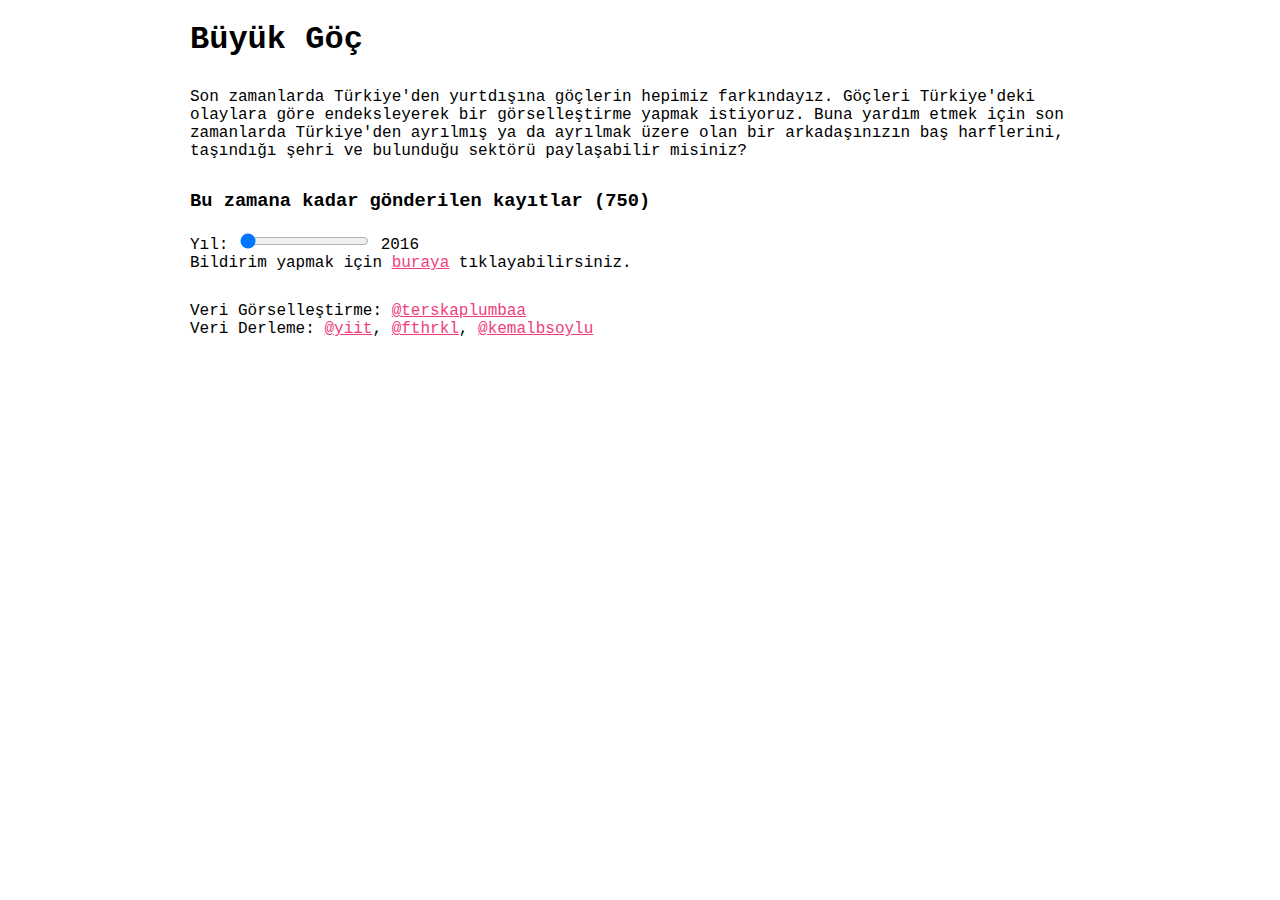
==== index.html @ 6f23f256 "Add sharing info" ====
<!DOCTYPE html>
<html>
  <head>
    <meta charset="utf-8">
    <title>Büyük Göç</title>
    <link href="https://afeld.github.io/emoji-css/emoji.css" rel="stylesheet">
    <link rel="image_src" href="http://buyukgoc.github.io/screenshot.jpg" />
    <meta name="og:description" content="Son zamanlarda Türkiye'den yurtdışına göçlerin hepimiz farkındayız. Göçleri Türkiye'deki olaylara göre endeksleyerek bir görselleştirme yapmak istiyoruz. Buna yardım etmek için son zamanlarda Türkiye'den ayrılmış ya da ayrılmak üzere olan bir arkadaşınızın adını, taşındığı şehri ve bulunduğu sektörü paylaşabilir misiniz?
 " />

    <style media="screen">
      body {  font-family: courier, monospace;}
      .container {
        width: 900px;
        margin: auto;
      }
      header p {
        text-align: left;
        margin: 30px 0;
      }

      header h3 {
        text-align: left;
      }

      footer p {
        text-align: left;
        margin: 0 0 30px;
      }

      footer {
        margin-bottom: 50px;
      }

      a {
        color: #F13D7C;
      }
    </style>
  </head>
  <body>
    <div class="container">
      <header>
        <h1>Büyük Göç</h1>
        <p>Son zamanlarda Türkiye'den yurtdışına göçlerin hepimiz farkındayız. Göçleri Türkiye'deki olaylara göre endeksleyerek bir görselleştirme yapmak istiyoruz. Buna yardım etmek için son zamanlarda Türkiye'den ayrılmış ya da ayrılmak üzere olan bir arkadaşınızın baş harflerini, taşındığı şehri ve bulunduğu sektörü paylaşabilir misiniz?</p>

        <h3>Bu zamana kadar gönderilen kayıtlar (750)</h3>
      </header>
      Yıl: <input class="range" type="range" name="rangeInput" id="rangeInput" value="0" min="0" />
      <output for="rangeInput" id="year">2016</output>
      <div id="goc">
      </div>
      <footer>
        <p>Bildirim yapmak için <a href="bildir.html">buraya</a> tıklayabilirsiniz.</p>
        <p>
          Veri Görselleştirme: <a href="http://twitter.com/terskaplumbaa">@terskaplumbaa <i class="em em-turtle"></i></a>  <br>
          Veri Derleme:
          <a href="http://twitter.com/yiit">@yiit</a>,
          <a href="http://twitter.com/fthrkl">@fthrkl</a>,
          <a href="http://twitter.com/kemalbsoylu">@kemalbsoylu</a>
        </p>
      </footer>
      <script src="./bundle.js"></script>
    </div>
  </body>
</html>
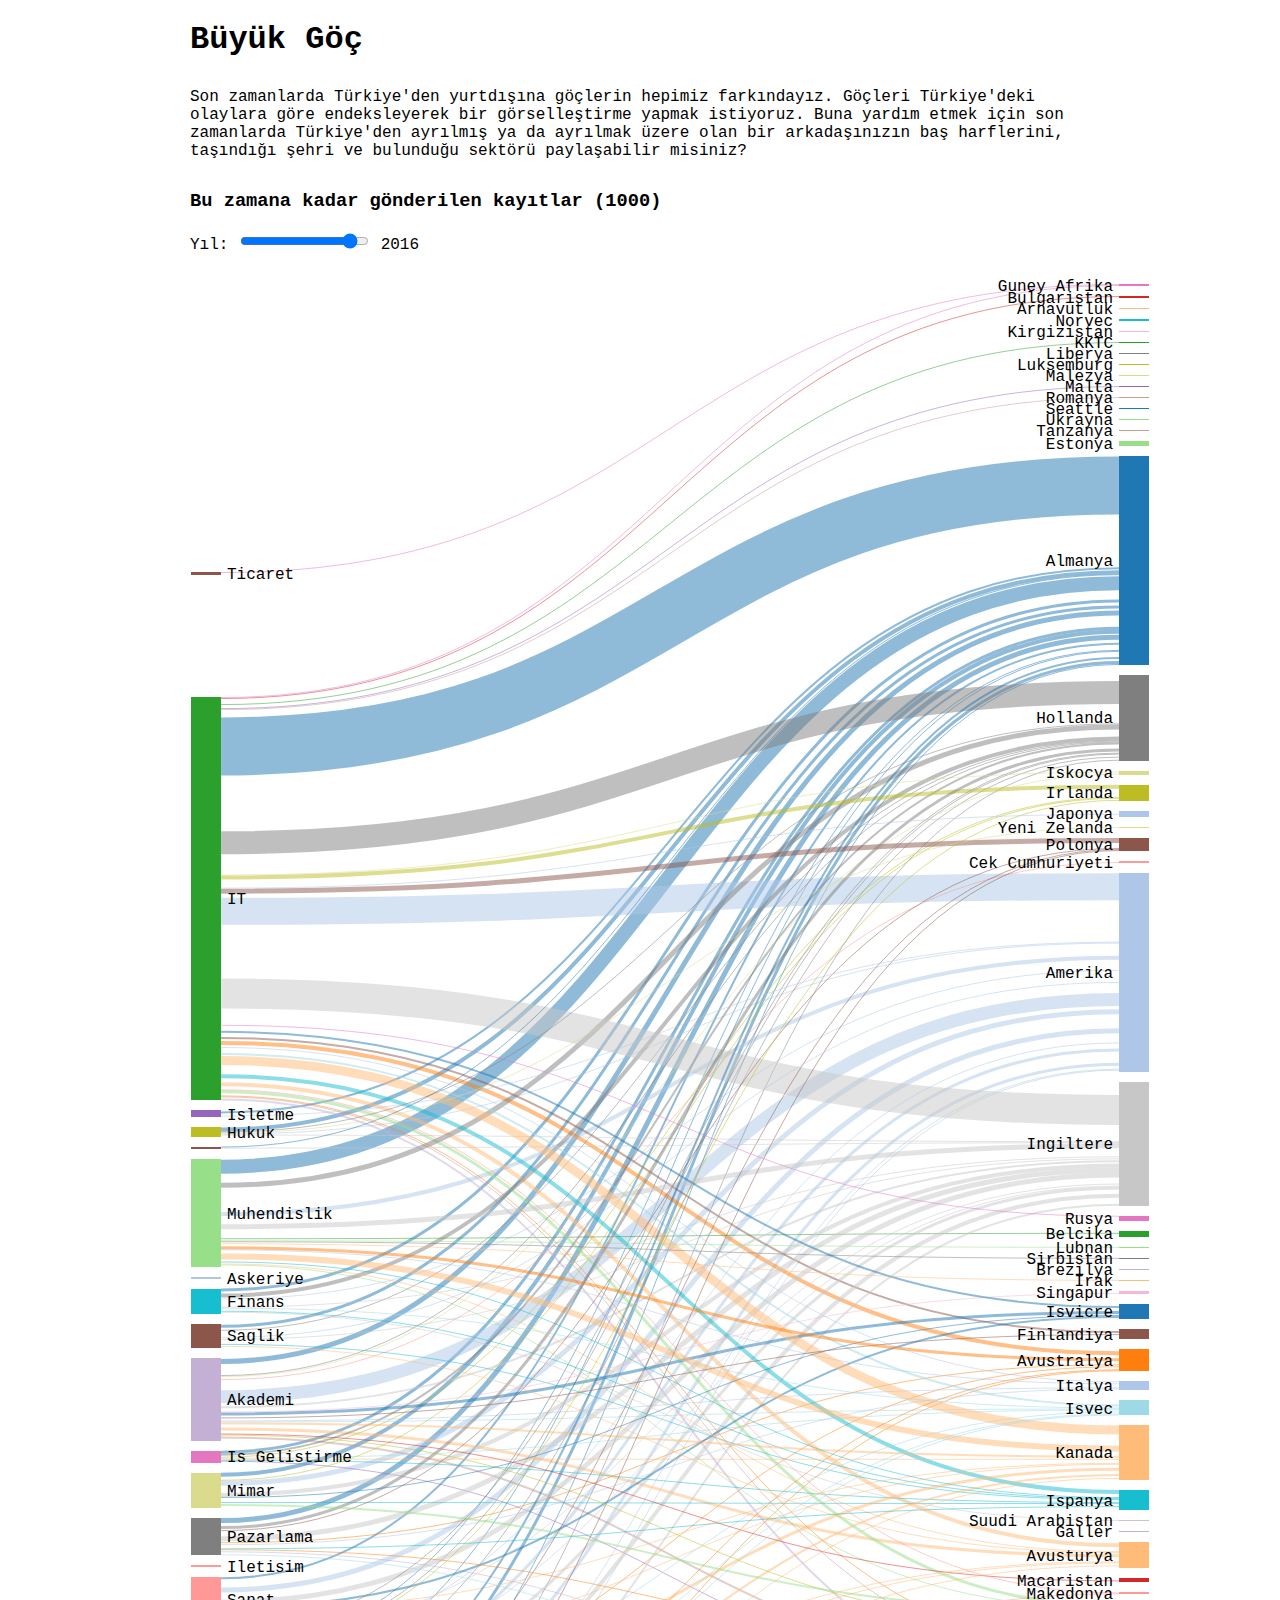
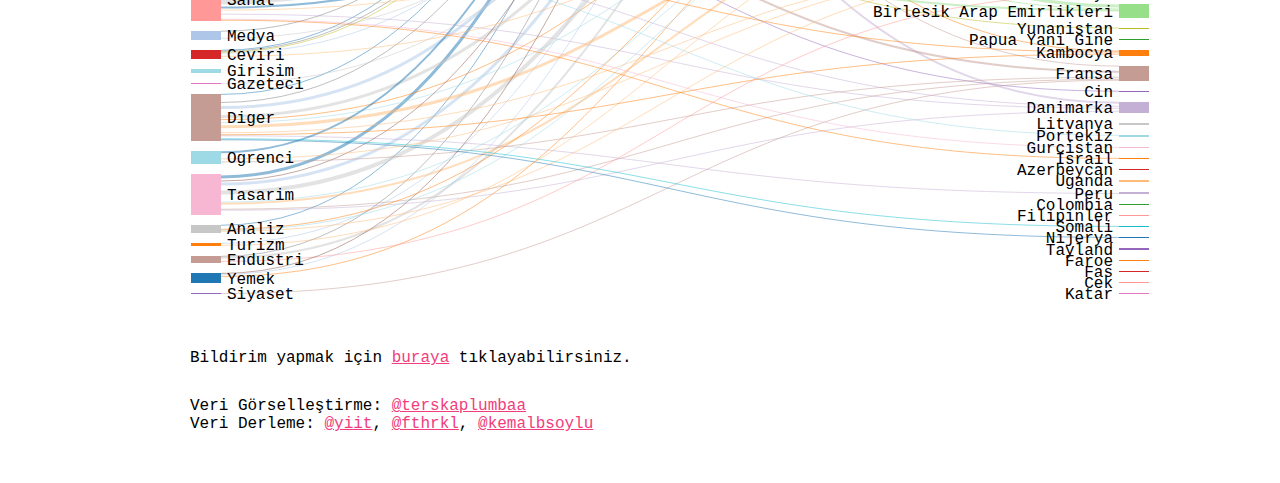
==== commit 764dab4d: "add new data" ====
--- a/index.html
+++ b/index.html
@@ -4,7 +4,7 @@
     <meta charset="utf-8">
     <title>Büyük Göç</title>
     <link href="https://afeld.github.io/emoji-css/emoji.css" rel="stylesheet">
-    <link rel="image_src" href="http://buyukgoc.github.io/screenshot.jpg" />
+    <link rel="image_src" href="http://buyukgoc.github.io/pirinc.jpg" />
     <meta name="og:description" content="Son zamanlarda Türkiye'den yurtdışına göçlerin hepimiz farkındayız. Göçleri Türkiye'deki olaylara göre endeksleyerek bir görselleştirme yapmak istiyoruz. Buna yardım etmek için son zamanlarda Türkiye'den ayrılmış ya da ayrılmak üzere olan bir arkadaşınızın adını, taşındığı şehri ve bulunduğu sektörü paylaşabilir misiniz?
  " />
 
@@ -43,7 +43,7 @@
         <h1>Büyük Göç</h1>
         <p>Son zamanlarda Türkiye'den yurtdışına göçlerin hepimiz farkındayız. Göçleri Türkiye'deki olaylara göre endeksleyerek bir görselleştirme yapmak istiyoruz. Buna yardım etmek için son zamanlarda Türkiye'den ayrılmış ya da ayrılmak üzere olan bir arkadaşınızın baş harflerini, taşındığı şehri ve bulunduğu sektörü paylaşabilir misiniz?</p>
 
-        <h3>Bu zamana kadar gönderilen kayıtlar (750)</h3>
+        <h3>Bu zamana kadar gönderilen kayıtlar (1000)</h3>
       </header>
       Yıl: <input class="range" type="range" name="rangeInput" id="rangeInput" value="0" min="0" />
       <output for="rangeInput" id="year">2016</output>
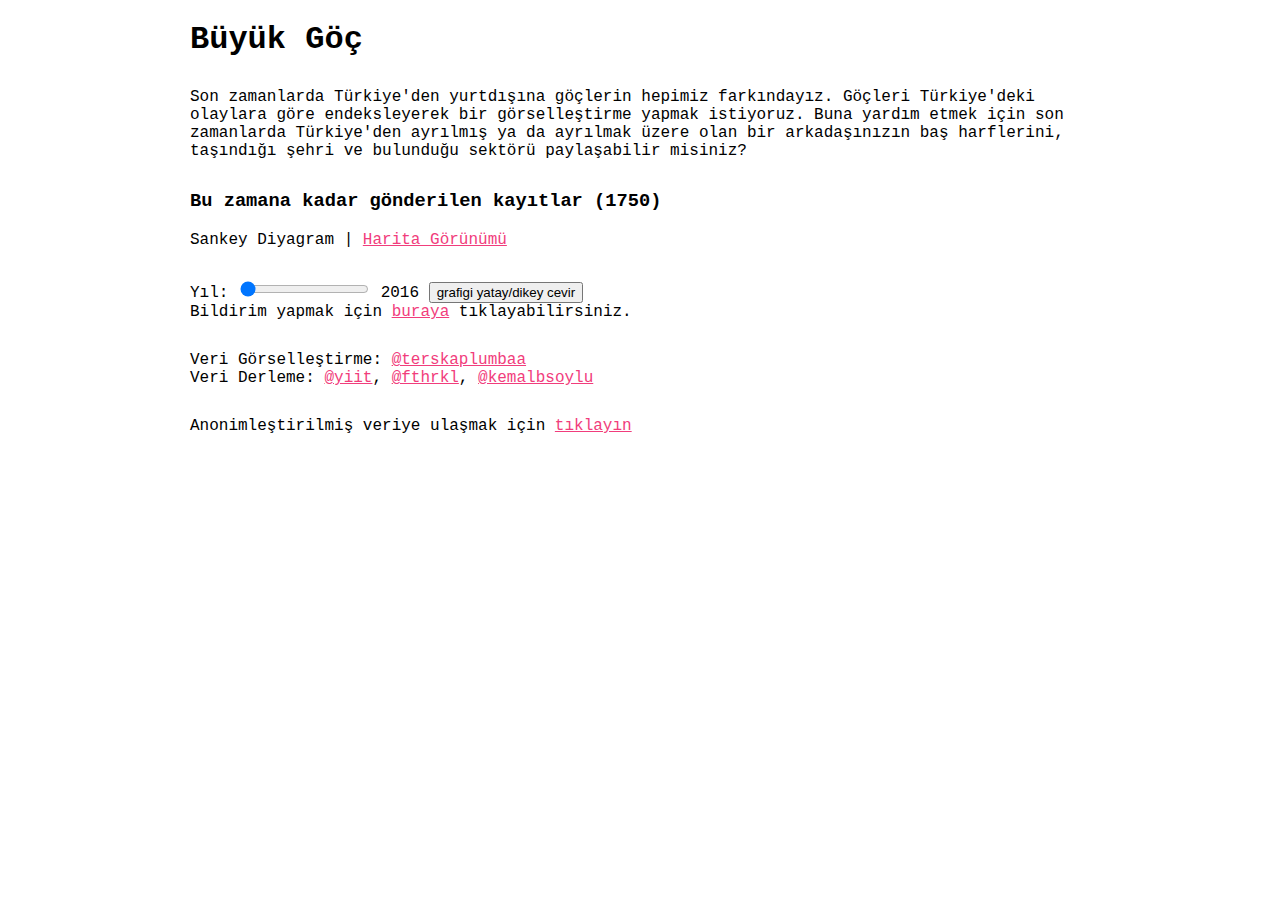
==== commit 77ba956b: "Merge branch 'master' of https://github.com/BuyukGoc/BuyukGoc.github.io" ====
--- a/index.html
+++ b/index.html
@@ -8,34 +8,7 @@
     <meta name="og:description" content="Son zamanlarda Türkiye'den yurtdışına göçlerin hepimiz farkındayız. Göçleri Türkiye'deki olaylara göre endeksleyerek bir görselleştirme yapmak istiyoruz. Buna yardım etmek için son zamanlarda Türkiye'den ayrılmış ya da ayrılmak üzere olan bir arkadaşınızın adını, taşındığı şehri ve bulunduğu sektörü paylaşabilir misiniz?
  " />
 
-    <style media="screen">
-      body {  font-family: courier, monospace;}
-      .container {
-        width: 900px;
-        margin: auto;
-      }
-      header p {
-        text-align: left;
-        margin: 30px 0;
-      }
-
-      header h3 {
-        text-align: left;
-      }
-
-      footer p {
-        text-align: left;
-        margin: 0 0 30px;
-      }
-
-      footer {
-        margin-bottom: 50px;
-      }
-
-      a {
-        color: #F13D7C;
-      }
-    </style>
+    <link rel="stylesheet" href="style.css">
   </head>
   <body>
     <div class="container">
@@ -43,11 +16,15 @@
         <h1>Büyük Göç</h1>
         <p>Son zamanlarda Türkiye'den yurtdışına göçlerin hepimiz farkındayız. Göçleri Türkiye'deki olaylara göre endeksleyerek bir görselleştirme yapmak istiyoruz. Buna yardım etmek için son zamanlarda Türkiye'den ayrılmış ya da ayrılmak üzere olan bir arkadaşınızın baş harflerini, taşındığı şehri ve bulunduğu sektörü paylaşabilir misiniz?</p>
 
-        <h3>Bu zamana kadar gönderilen kayıtlar (1000)</h3>
+        <h3>Bu zamana kadar gönderilen kayıtlar (1750)</h3>
+        <div class="nav">
+          Sankey Diyagram | <a href="map.html">Harita Görünümü</a>
+        </div>
       </header>
       Yıl: <input class="range" type="range" name="rangeInput" id="rangeInput" value="0" min="0" />
       <output for="rangeInput" id="year">2016</output>
-      <div id="goc">
+      <button id="rotateButton" type="button" name="button" onclick="rotate()"> grafigi yatay/dikey cevir </button>
+      <div id="goc" class="rotate_true">
       </div>
       <footer>
         <p>Bildirim yapmak için <a href="bildir.html">buraya</a> tıklayabilirsiniz.</p>
@@ -58,8 +35,19 @@
           <a href="http://twitter.com/fthrkl">@fthrkl</a>,
           <a href="http://twitter.com/kemalbsoylu">@kemalbsoylu</a>
         </p>
+        <p>Anonimleştirilmiş veriye ulaşmak için <a href="https://docs.google.com/spreadsheets/d/1DaZVpHZxBIrSlAr6ueO9HhKYmqD9SuXMvpyS6NpG0TY/pub?gid=1023464025&single=true&output=csv">tıklayın</a>
       </footer>
       <script src="./bundle.js"></script>
+      <script>
+        (function(i,s,o,g,r,a,m){i['GoogleAnalyticsObject']=r;i[r]=i[r]||function(){
+        (i[r].q=i[r].q||[]).push(arguments)},i[r].l=1*new Date();a=s.createElement(o),
+        m=s.getElementsByTagName(o)[0];a.async=1;a.src=g;m.parentNode.insertBefore(a,m)
+        })(window,document,'script','https://www.google-analytics.com/analytics.js','ga');
+
+        ga('create', 'UA-406217-18', 'auto');
+        ga('send', 'pageview');
+
+    </script>
     </div>
   </body>
 </html>
--- a/style.css
+++ b/style.css
@@ -0,0 +1,32 @@
+body {
+  font-family: courier, monospace !important;
+}
+.container {
+  width: 900px;
+  margin: auto;
+}
+header p {
+  text-align: left;
+  margin: 30px 0;
+}
+
+header h3 {
+  text-align: left;
+}
+
+footer p {
+  text-align: left;
+  margin: 0 0 30px;
+}
+
+footer {
+  margin-bottom: 50px;
+}
+
+a {
+  color: #F13D7C;
+}
+
+.nav {
+  margin: 10px 0 30px;
+}
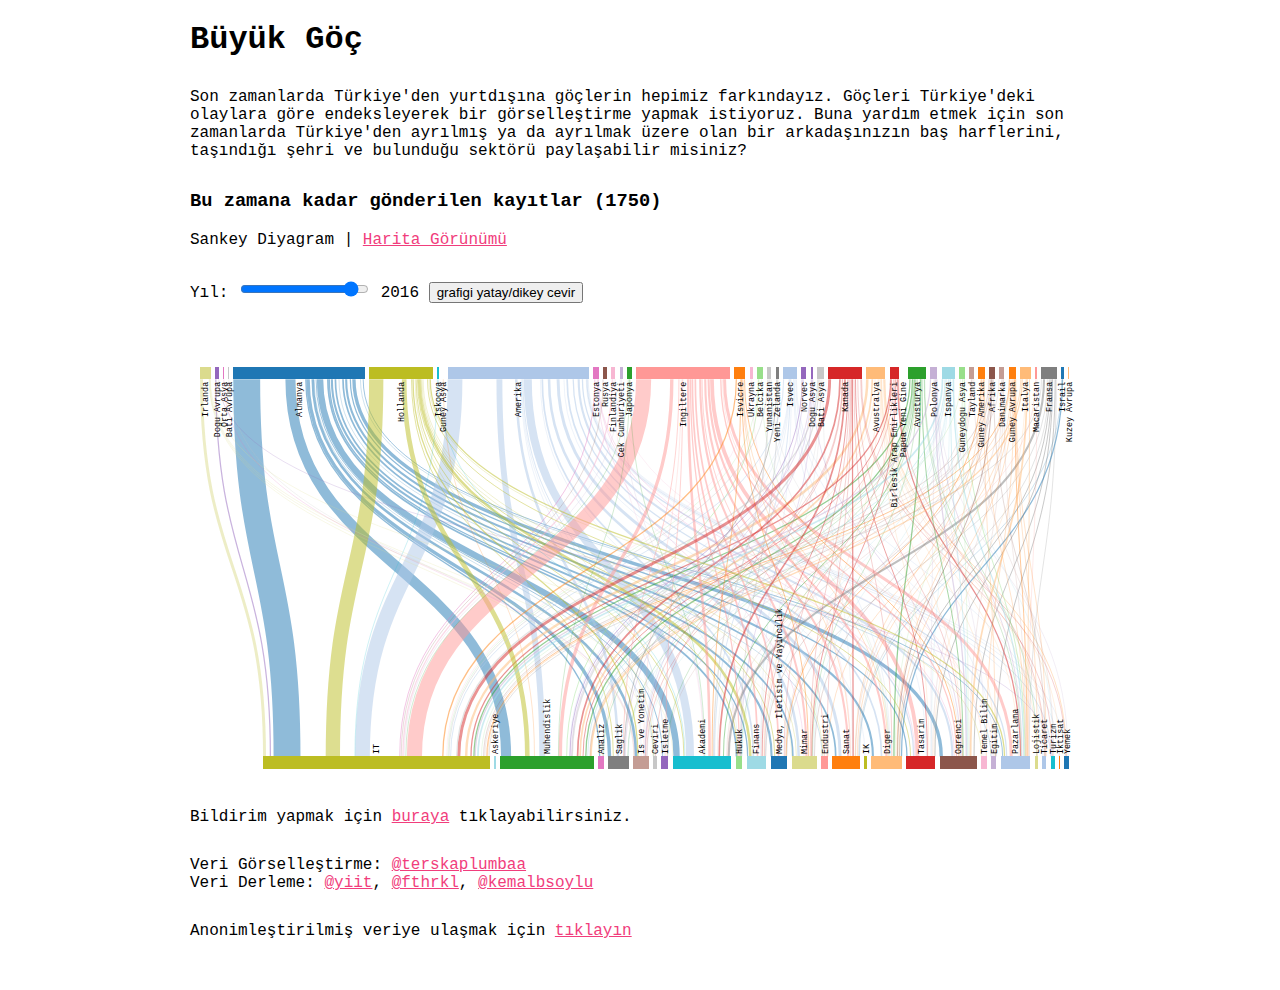
==== commit 01cdf98e: "add preview" ====
--- a/index.html
+++ b/index.html
@@ -4,7 +4,7 @@
     <meta charset="utf-8">
     <title>Büyük Göç</title>
     <link href="https://afeld.github.io/emoji-css/emoji.css" rel="stylesheet">
-    <link rel="image_src" href="http://buyukgoc.github.io/pirinc.jpg" />
+    <link rel="image_src" href="http://buyukgoc.github.io/pirasa.jpg" />
     <meta name="og:description" content="Son zamanlarda Türkiye'den yurtdışına göçlerin hepimiz farkındayız. Göçleri Türkiye'deki olaylara göre endeksleyerek bir görselleştirme yapmak istiyoruz. Buna yardım etmek için son zamanlarda Türkiye'den ayrılmış ya da ayrılmak üzere olan bir arkadaşınızın adını, taşındığı şehri ve bulunduğu sektörü paylaşabilir misiniz?
  " />
 
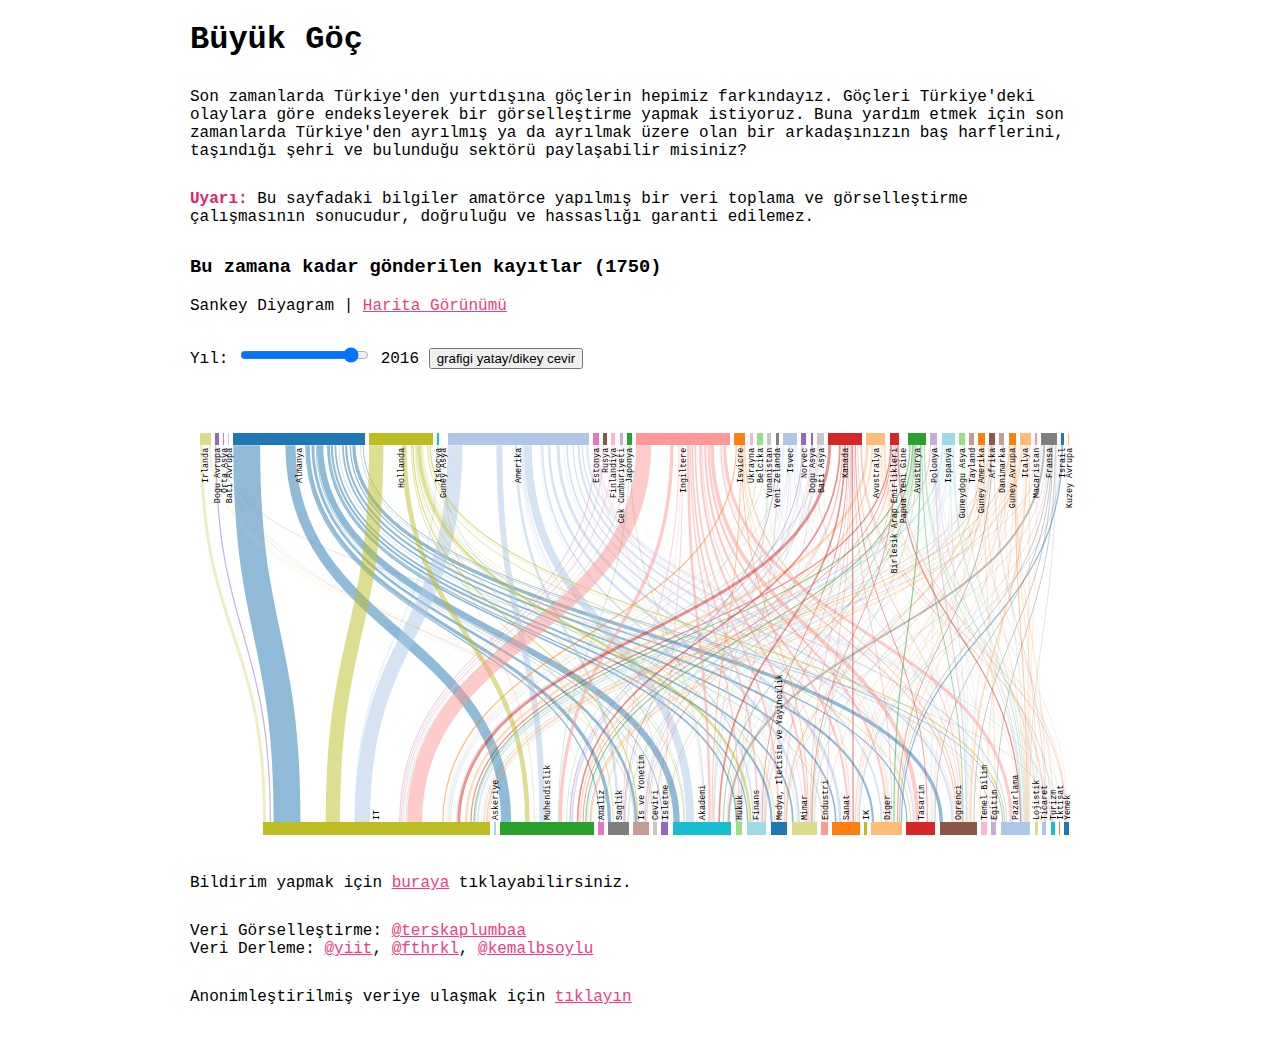
==== commit a7a5c1d7: "Update index.html" ====
--- a/index.html
+++ b/index.html
@@ -4,7 +4,7 @@
     <meta charset="utf-8">
     <title>Büyük Göç</title>
     <link href="https://afeld.github.io/emoji-css/emoji.css" rel="stylesheet">
-    <link rel="image_src" href="http://buyukgoc.github.io/pirasa.jpg" />
+    <link rel="image_src" href="http://buyukgoc.github.io/pirinc.jpg" />
     <meta name="og:description" content="Son zamanlarda Türkiye'den yurtdışına göçlerin hepimiz farkındayız. Göçleri Türkiye'deki olaylara göre endeksleyerek bir görselleştirme yapmak istiyoruz. Buna yardım etmek için son zamanlarda Türkiye'den ayrılmış ya da ayrılmak üzere olan bir arkadaşınızın adını, taşındığı şehri ve bulunduğu sektörü paylaşabilir misiniz?
  " />
 
@@ -15,7 +15,7 @@
       <header>
         <h1>Büyük Göç</h1>
         <p>Son zamanlarda Türkiye'den yurtdışına göçlerin hepimiz farkındayız. Göçleri Türkiye'deki olaylara göre endeksleyerek bir görselleştirme yapmak istiyoruz. Buna yardım etmek için son zamanlarda Türkiye'den ayrılmış ya da ayrılmak üzere olan bir arkadaşınızın baş harflerini, taşındığı şehri ve bulunduğu sektörü paylaşabilir misiniz?</p>
-
+        <p><strong style="color:#E91E63;">Uyarı: </strong> Bu sayfadaki bilgiler amatörce yapılmış bir veri toplama ve görselleştirme çalışmasının sonucudur, doğruluğu ve hassaslığı garanti edilemez. </p>
         <h3>Bu zamana kadar gönderilen kayıtlar (1750)</h3>
         <div class="nav">
           Sankey Diyagram | <a href="map.html">Harita Görünümü</a>
